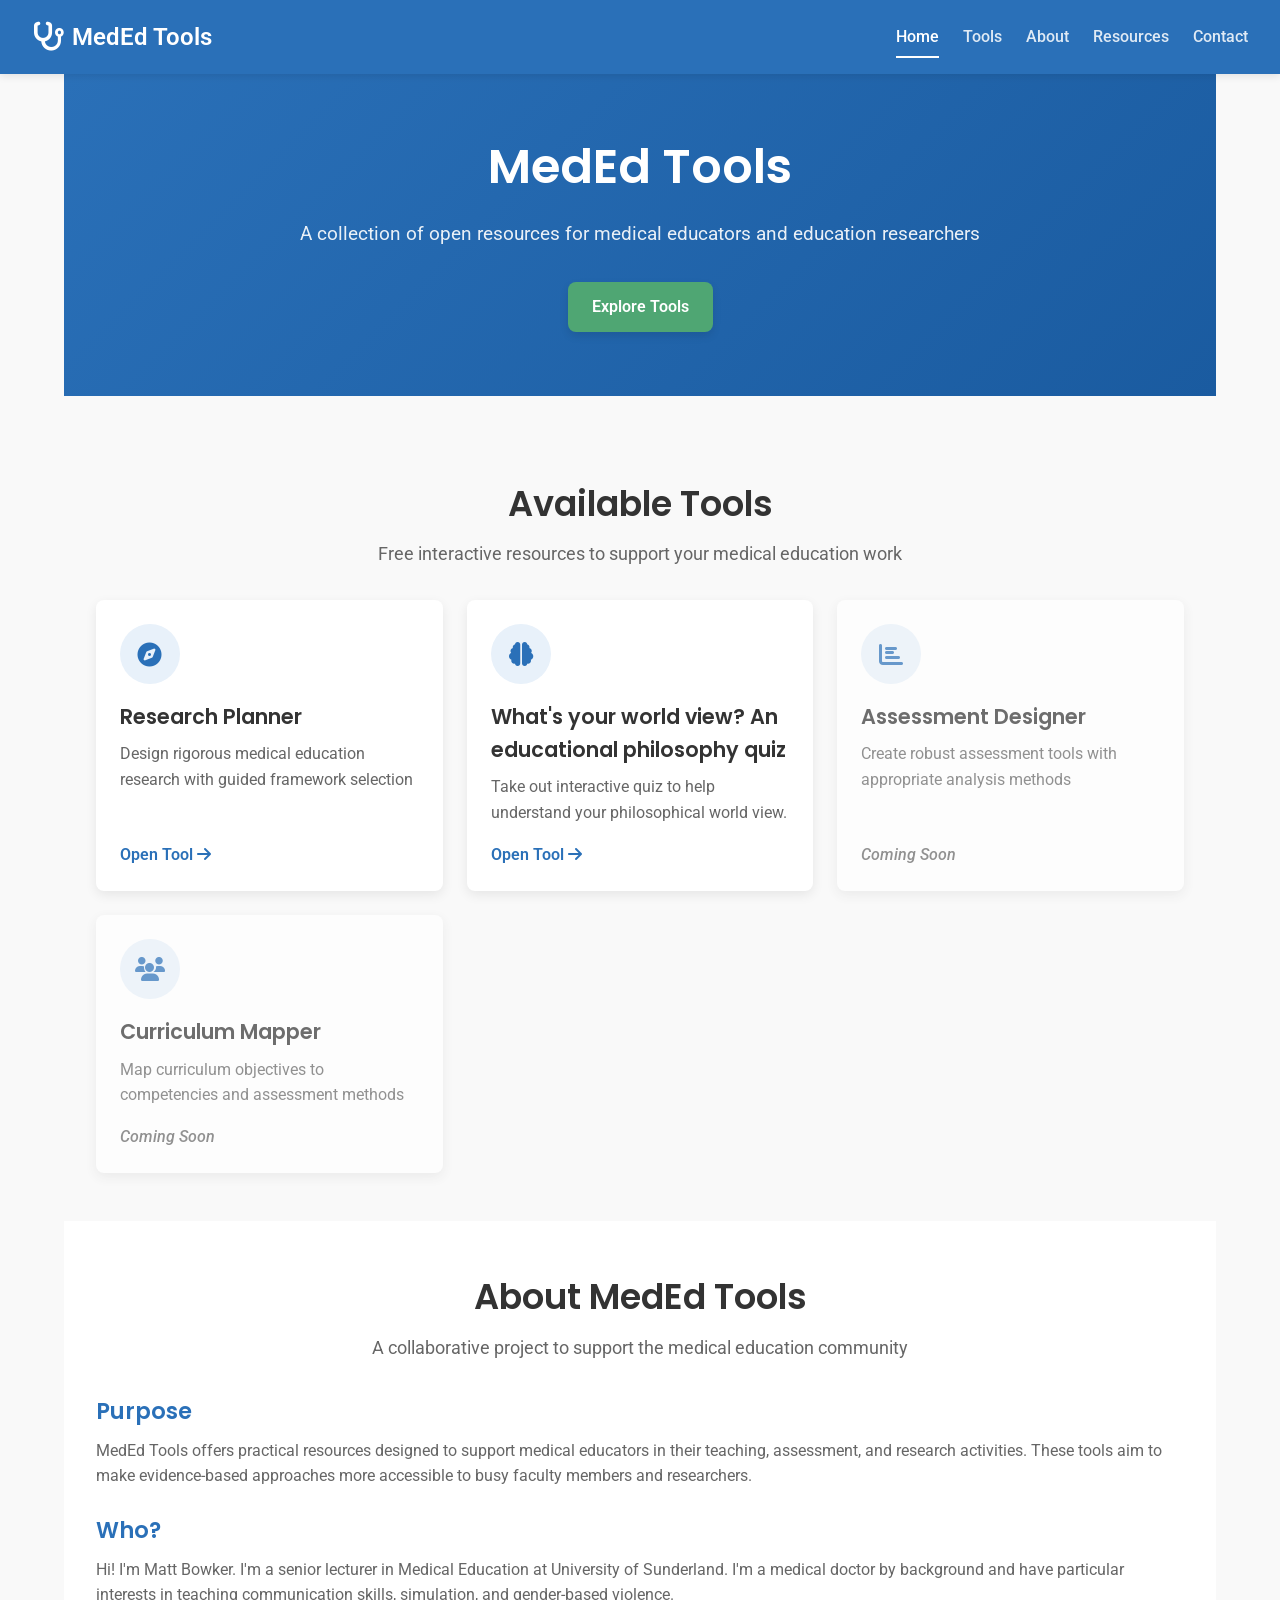
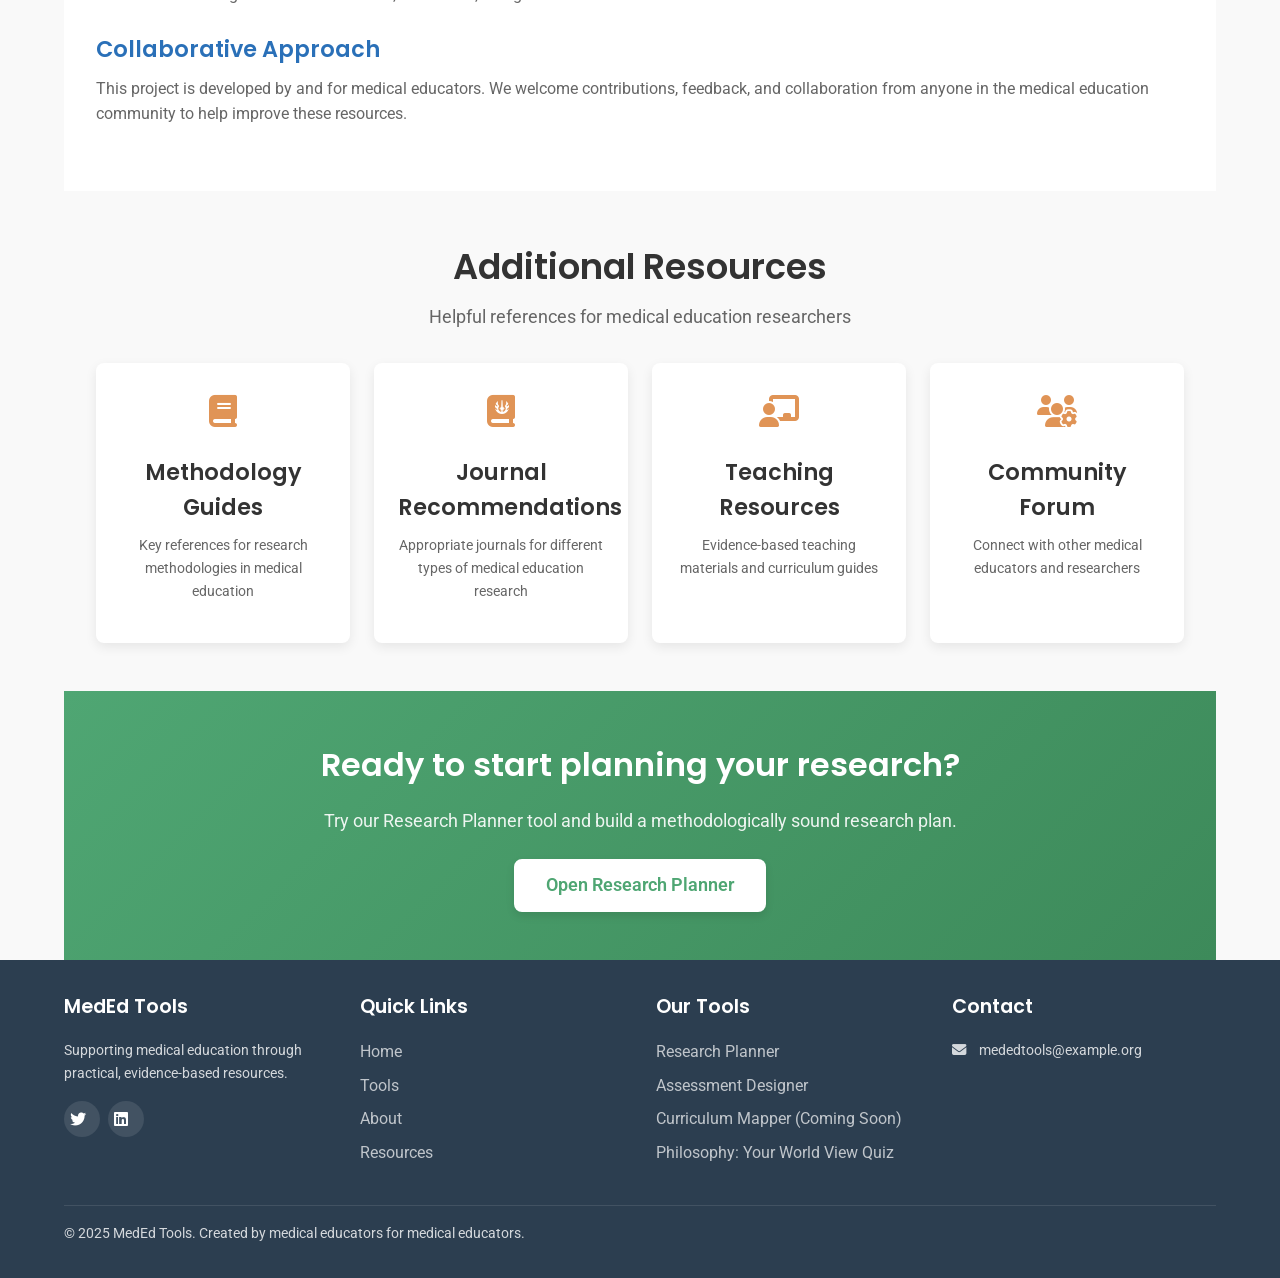
==== index.html @ 03969228 "Initial commit" ====
<!DOCTYPE html>
<html lang="en">
<head>
    <meta charset="UTF-8">
    <meta name="viewport" content="width=device-width, initial-scale=1.0">
    <title>MedEd Tools - Resources for Medical Education</title>
    <link rel="stylesheet" href="styles.css">
    <link rel="stylesheet" href="site-styles.css">
    <link rel="stylesheet" href="https://cdnjs.cloudflare.com/ajax/libs/font-awesome/6.5.1/css/all.min.css">
</head>
<body>
    <div class="site-container">
        <!-- Navigation Bar -->
        <nav class="site-navbar">
            <div class="nav-logo">
                <a href="index.html">
                    <i class="fas fa-stethoscope"></i>
                    <span>MedEd Tools</span>
                </a>
            </div>
            <div class="nav-links">
                <a href="index.html" class="active">Home</a>
                <a href="#tools">Tools</a>
                <a href="#about">About</a>
                <a href="#resources">Resources</a>
                <a href="#contact">Contact</a>
            </div>
            <div class="nav-toggle">
                <i class="fas fa-bars"></i>
            </div>
        </nav>

        <div class="content-container">
            <!-- Hero Section -->
            <header class="hero-section">
                <div class="hero-content">
                    <h1>MedEd Tools</h1>
                    <p>A collection of open resources for medical educators and education researchers</p>
                    <a href="#tools" class="cta-button">Explore Tools</a>
                </div>
            </header>

            <!-- Tools Section -->
            <section id="tools" class="tools-section">
                <div class="section-heading">
                    <h2>Available Tools</h2>
                    <p>Free interactive resources to support your medical education work</p>
                </div>
                <div class="tools-grid">
                    <a href="research.html" class="tool-card">
                        <div class="tool-icon">
                            <i class="fas fa-compass"></i>
                        </div>
                        <h3>Research Planner</h3>
                        <p>Design rigorous medical education research with guided framework selection</p>
                        <span class="tool-link">Open Tool <i class="fas fa-arrow-right"></i></span>
                    </a>
                    <a href="ontology.html" class="tool-card">
                        <div class="tool-icon">
                            <i class="fas fa-brain"></i>
                        </div>
                        <h3>What's your world view? An educational philosophy quiz</h3>
                        <p>Take out interactive quiz to help understand your philosophical world view.</p>
                        <span class="tool-link">Open Tool <i class="fas fa-arrow-right"></i></span>
                    </a>
                    <div class="tool-card coming-soon">
                        <div class="tool-icon">
                            <i class="fas fa-chart-bar"></i>
                        </div>
                        <h3>Assessment Designer</h3>
                        <p>Create robust assessment tools with appropriate analysis methods</p>
                        <span class="tool-status">Coming Soon</span>
                    </div>
                    <div class="tool-card coming-soon">
                        <div class="tool-icon">
                            <i class="fas fa-users"></i>
                        </div>
                        <h3>Curriculum Mapper</h3>
                        <p>Map curriculum objectives to competencies and assessment methods</p>
                        <span class="tool-status">Coming Soon</span>
                    </div>
                </div>
            </section>

            <!-- About Section -->
            <section id="about" class="about-section">
                <div class="section-heading">
                    <h2>About MedEd Tools</h2>
                    <p>A collaborative project to support the medical education community</p>
                </div>
                <div class="about-content">
                    <div class="about-text">
                        <h3>Purpose</h3>
                        <p>MedEd Tools offers practical resources designed to support medical educators in their teaching, assessment, and research activities. These tools aim to make evidence-based approaches more accessible to busy faculty members and researchers.</p>
                        
                        <h3>Who?</h3>
                        <p>Hi! I'm Matt Bowker. I'm a senior lecturer in Medical Education at University of Sunderland. I'm a medical doctor by background and have particular interests in teaching communication skills, simulation, and gender-based violence.</p>
                        
                        <h3>Collaborative Approach</h3>
                        <p>This project is developed by and for medical educators. We welcome contributions, feedback, and collaboration from anyone in the medical education community to help improve these resources.</p>
                    </div>
                </div>
            </section>

            <!-- Resources Section -->
            <section id="resources" class="resources-section">
                <div class="section-heading">
                    <h2>Additional Resources</h2>
                    <p>Helpful references for medical education researchers</p>
                </div>
                <div class="resources-grid">
                    <a href="#" class="resource-card">
                        <div class="resource-icon">
                            <i class="fas fa-book"></i>
                        </div>
                        <h3>Methodology Guides</h3>
                        <p>Key references for research methodologies in medical education</p>
                    </a>
                    <a href="#" class="resource-card">
                        <div class="resource-icon">
                            <i class="fas fa-journal-whills"></i>
                        </div>
                        <h3>Journal Recommendations</h3>
                        <p>Appropriate journals for different types of medical education research</p>
                    </a>
                    <a href="#" class="resource-card">
                        <div class="resource-icon">
                            <i class="fas fa-chalkboard-teacher"></i>
                        </div>
                        <h3>Teaching Resources</h3>
                        <p>Evidence-based teaching materials and curriculum guides</p>
                    </a>
                    <a href="#" class="resource-card">
                        <div class="resource-icon">
                            <i class="fas fa-users-cog"></i>
                        </div>
                        <h3>Community Forum</h3>
                        <p>Connect with other medical educators and researchers</p>
                    </a>
                </div>
            </section>

            <!-- Call to Action -->
            <section class="cta-section">
                <div class="cta-content">
                    <h2>Ready to start planning your research?</h2>
                    <p>Try our Research Planner tool and build a methodologically sound research plan.</p>
                    <a href="research.html" class="cta-button">Open Research Planner</a>
                </div>
            </section>
        </div>

        <!-- Footer -->
        <footer class="site-footer">
            <div class="content-container">
                <div class="footer-content">
                    <div class="footer-section">
                        <h3>MedEd Tools</h3>
                        <p>Supporting medical education through practical, evidence-based resources.</p>
                        <div class="social-icons">
                            <a href="#" aria-label="Twitter"><i class="fab fa-twitter"></i></a>
                            <a href="#" aria-label="LinkedIn"><i class="fab fa-linkedin"></i></a>
                        </div>
                    </div>
                    <div class="footer-section">
                        <h3>Quick Links</h3>
                        <ul class="footer-links">
                            <li><a href="index.html">Home</a></li>
                            <li><a href="index.html#tools">Tools</a></li>
                            <li><a href="index.html#about">About</a></li>
                            <li><a href="index.html#resources">Resources</a></li>
                        </ul>
                    </div>
                    <div class="footer-section">
                        <h3>Our Tools</h3>
                        <ul class="footer-links">
                            <li><a href="research.html">Research Planner</a></li>
                            <li><a href="assessment-designer.html">Assessment Designer</a></li>
                            <li><a href="#">Curriculum Mapper (Coming Soon)</a></li>
                            <li><a href="ontology.html">Philosophy: Your World View Quiz</a></li>
                        </ul>
                    </div>
                    <div class="footer-section" id="contact">
                        <h3>Contact</h3>
                        <p><i class="fas fa-envelope"></i> mededtools@example.org</p>
                    </div>
                </div>
                <div class="footer-bottom">
                    <p>&copy; 2025 MedEd Tools. Created by medical educators for medical educators.</p>
                </div>
            </div>
        </footer>
    </div>

    <script src="site-script.js"></script>
</body>
</html>
---- styles.css ----
/* Base Styles */
@import url('https://fonts.googleapis.com/css2?family=Poppins:wght@300;400;500;600;700&family=Roboto:wght@300;400;500;700&display=swap');

:root {
    --primary-color: #2a70b8;
    --primary-light: #e8f1fa;
    --secondary-color: #4FA673;
    --tertiary-color: #E09456;
    --warning-color: #e74c3c;
    --text-dark: #333;
    --text-medium: #666;
    --text-light: #999;
    --background-light: #f9f9f9;
    --background-white: #ffffff;
    --border-color: #ddd;
    --shadow-color: rgba(0, 0, 0, 0.1);
    --transition-speed: 0.3s;
    --border-radius: 8px;
    --spacing-xs: 0.25rem;
    --spacing-sm: 0.5rem;
    --spacing-md: 1rem;
    --spacing-lg: 1.5rem;
    --spacing-xl: 2rem;
    --spacing-xxl: 3rem;
    --card-shadow: 0 4px 12px rgba(0, 0, 0, 0.08);
    --card-hover-shadow: 0 8px 18px rgba(0, 0, 0, 0.12);
}

* {
    margin: 0;
    padding: 0;
    box-sizing: border-box;
}

body {
    font-family: 'Roboto', sans-serif;
    color: var(--text-dark);
    background-color: var(--background-light);
    line-height: 1.6;
}

h1, h2, h3, h4, h5, h6 {
    font-family: 'Poppins', sans-serif;
    margin-bottom: var(--spacing-md);
    color: var(--text-dark);
    font-weight: 600;
}

h1 {
    font-size: 2.2rem;
}

h2 {
    font-size: 1.8rem;
    margin-bottom: var(--spacing-lg);
}

h3 {
    font-size: 1.4rem;
    margin-bottom: var(--spacing-md);
}

h4 {
    font-size: 1.2rem;
    margin-bottom: var(--spacing-sm);
}

h5 {
    font-size: 1rem;
    margin-bottom: var(--spacing-xs);
}

p {
    margin-bottom: var(--spacing-md);
}

a {
    color: var(--primary-color);
    text-decoration: none;
    transition: color var(--transition-speed);
}

a:hover {
    color: #1a5ba0;
}

button {
    cursor: pointer;
    border: none;
    font-family: 'Roboto', sans-serif;
    font-weight: 500;
    border-radius: var(--border-radius);
    transition: all var(--transition-speed);
}

textarea {
    width: 100%;
    min-height: 80px;
    border-radius: var(--border-radius);
    border: 1px solid var(--border-color);
    padding: var(--spacing-sm);
    font-family: 'Roboto', sans-serif;
    color: var(--text-dark);
    resize: vertical;
}

textarea:focus {
    outline: none;
    border-color: var(--primary-color);
    box-shadow: 0 0 0 2px rgba(42, 112, 184, 0.2);
}

select {
    padding: var(--spacing-xs) var(--spacing-sm);
    border-radius: var(--border-radius);
    border: 1px solid var(--border-color);
    font-family: 'Roboto', sans-serif;
    color: var(--text-dark);
    background-color: var(--background-white);
}

select:focus {
    outline: none;
    border-color: var(--primary-color);
}

/* Layout */
.app-container {
    max-width: 1200px;
    margin: 0 auto;
    background-color: var(--background-white);
    box-shadow: 0 0 20px var(--shadow-color);
    min-height: 100vh;
    display: flex;
    flex-direction: column;
}

.app-header {
    padding: var(--spacing-lg) var(--spacing-xl);
    background-color: var(--primary-color);
    color: white;
    text-align: center;
}

.app-header h1 {
    color: white;
    margin-bottom: var(--spacing-xs);
}

.app-header p {
    color: rgba(255, 255, 255, 0.9);
    font-size: 1.1rem;
    margin-bottom: var(--spacing-lg);
}

.app-content {
    flex: 1;
    padding: var(--spacing-xl);
}

.app-footer {
    padding: var(--spacing-md) var(--spacing-lg);
    background-color: #f1f1f1;
    text-align: center;
    font-size: 0.9rem;
    color: var(--text-medium);
}

/* Progress Bar */
#progress-container {
    margin-top: var(--spacing-lg);
}

#progress-bar {
    height: 6px;
    background-color: rgba(255, 255, 255, 0.3);
    border-radius: 3px;
    margin-bottom: var(--spacing-md);
    overflow: hidden;
}

#progress-fill {
    height: 100%;
    background-color: white;
    width: 0%;
    transition: width 0.5s ease;
}

.progress-steps {
    display: flex;
    justify-content: space-between;
    margin: 0 auto;
    max-width: 800px;
}

.progress-step {
    display: flex;
    flex-direction: column;
    align-items: center;
    flex: 1;
    opacity: 0.6;
    transition: opacity var(--transition-speed);
    cursor: pointer;
}

.progress-step.active {
    opacity: 1;
}

.progress-step.completed .step-icon {
    background-color: white;
    color: var(--primary-color);
}

.step-icon {
    width: 40px;
    height: 40px;
    background-color: rgba(255, 255, 255, 0.2);
    border-radius: 50%;
    display: flex;
    justify-content: center;
    align-items: center;
    margin-bottom: var(--spacing-xs);
    color: white;
    font-size: 1rem;
}

.step-label {
    font-size: 0.8rem;
    color: white;
    text-align: center;
}

/* Content Sections */
.content-section {
    display: none;
}

.content-section.active {
    display: block;
    animation: fadeIn 0.5s;
}

@keyframes fadeIn {
    from { opacity: 0; }
    to { opacity: 1; }
}

.section-content {
    max-width: 900px;
    margin: 0 auto;
}

/* Info Boxes */
.info-box {
    background-color: var(--primary-light);
    border-left: 4px solid var(--primary-color);
    padding: var(--spacing-md) var(--spacing-lg);
    border-radius: var(--border-radius);
    margin-bottom: var(--spacing-lg);
}

.info-box h3 {
    margin-bottom: var(--spacing-sm);
}

.info-box i {
    color: var(--primary-color);
    margin-right: var(--spacing-xs);
}

/* Question Containers */
.question-container {
    margin-bottom: var(--spacing-xl);
    border-bottom: 1px solid var(--border-color);
    padding-bottom: var(--spacing-lg);
}

.question-container h3 {
    margin-bottom: var(--spacing-xs);
}

.question-container > p {
    margin-bottom: var(--spacing-md);
    color: var(--text-medium);
    font-size: 1.1rem;
}

/* Options Cards */
.options-container {
    display: grid;
    grid-template-columns: repeat(auto-fill, minmax(240px, 1fr));
    gap: var(--spacing-md);
    margin-bottom: var(--spacing-md);
}

.options-container.multi-select {
    grid-template-columns: repeat(auto-fill, minmax(280px, 1fr));
}

.option-card {
    background-color: white;
    border: 1px solid var(--border-color);
    border-radius: var(--border-radius);
    padding: var(--spacing-md);
    cursor: pointer;
    transition: all var(--transition-speed);
    box-shadow: var(--card-shadow);
    position: relative;
}

.option-card:hover {
    box-shadow: var(--card-hover-shadow);
    transform: translateY(-2px);
}

.option-card.selected {
    border-color: var(--primary-color);
    background-color: var(--primary-light);
}

.option-icon {
    display: flex;
    justify-content: center;
    align-items: center;
    width: 48px;
    height: 48px;
    background-color: var(--primary-light);
    border-radius: 50%;
    margin-bottom: var(--spacing-sm);
    color: var(--primary-color);
    font-size: 1.2rem;
}

.option-card.selected .option-icon {
    background-color: var(--primary-color);
    color: white;
}

.option-card h4 {
    margin-bottom: var(--spacing-xs);
}

.option-card p {
    color: var(--text-medium);
    font-size: 0.9rem;
    margin-bottom: 0;
}

/* Checkbox and Radio Cards */
.checkbox-card::before {
    content: '';
    position: absolute;
    top: var(--spacing-md);
    right: var(--spacing-md);
    width: 20px;
    height: 20px;
    border: 2px solid var(--border-color);
    border-radius: 4px;
}

.checkbox-card.selected::before {
    background-color: var(--primary-color);
    border-color: var(--primary-color);
}

.checkbox-card.selected::after {
    content: '\f00c';
    font-family: 'Font Awesome 5 Free';
    font-weight: 900;
    position: absolute;
    top: var(--spacing-md);
    right: var(--spacing-md);
    width: 20px;
    height: 20px;
    color: white;
    font-size: 12px;
    display: flex;
    justify-content: center;
    align-items: center;
}

.radio-card::before {
    content: '';
    position: absolute;
    top: var(--spacing-md);
    right: var(--spacing-md);
    width: 20px;
    height: 20px;
    border: 2px solid var(--border-color);
    border-radius: 50%;
}

.radio-card.selected::before {
    border-color: var(--primary-color);
}

.radio-card.selected::after {
    content: '';
    position: absolute;
    top: calc(var(--spacing-md) + 5px);
    right: calc(var(--spacing-md) + 5px);
    width: 10px;
    height: 10px;
    background-color: var(--primary-color);
    border-radius: 50%;
}

/* Dropdown Info */
.info-dropdown {
    margin-top: var(--spacing-sm);
}

.dropdown-toggle {
    color: var(--primary-color);
    font-size: 0.9rem;
    cursor: pointer;
    display: flex;
    align-items: center;
}

.dropdown-toggle i {
    margin-right: var(--spacing-xs);
}

.dropdown-content {
    display: none;
    background-color: white;
    border: 1px solid var(--border-color);
    border-radius: var(--border-radius);
    padding: var(--spacing-sm);
    margin-top: var(--spacing-xs);
    box-shadow: var(--card-shadow);
    font-size: 0.85rem;
}

.dropdown-content ul {
    padding-left: var(--spacing-md);
}

.dropdown-content li {
    margin-bottom: var(--spacing-xs);
}

.dropdown-toggle:hover + .dropdown-content,
.dropdown-content:hover {
    display: block;
}

/* Input in Option Card */
.option-input {
    width: 100%;
    padding: var(--spacing-xs);
    margin-top: var(--spacing-xs);
    border: 1px solid var(--border-color);
    border-radius: var(--border-radius);
}

.option-card.selected .option-input {
    border-color: var(--primary-color);
}

/* Research Question Builder */
.research-question-builder {
    background-color: var(--primary-light);
    border-radius: var(--border-radius);
    padding: var(--spacing-lg);
    margin-bottom: var(--spacing-lg);
}

.example-questions {
    margin-bottom: var(--spacing-md);
}

.example-question {
    background-color: white;
    padding: var(--spacing-sm) var(--spacing-md);
    border-radius: var(--border-radius);
    margin-bottom: var(--spacing-xs);
    border-left: 3px solid var(--primary-color);
    font-style: italic;
    cursor: pointer;
    transition: all var(--transition-speed);
}

.example-question:hover {
    background-color: #f0f7fd;
}

.question-input {
    margin-top: var(--spacing-md);
}

.question-input label {
    display: block;
    margin-bottom: var(--spacing-xs);
    font-weight: 500;
}

.question-input textarea {
    width: 100%;
    min-height: 100px;
}

/* Paradigm Result */
.paradigm-result,
.methodology-result {
    background-color: white;
    border-radius: var(--border-radius);
    padding: var(--spacing-lg);
    box-shadow: var(--card-shadow);
    margin-top: var(--spacing-lg);
}

.result-container {
    display: flex;
    margin-bottom: var(--spacing-md);
}

.paradigm-icon,
.methodology-icon {
    font-size: 2rem;
    color: var(--primary-color);
    margin-right: var(--spacing-md);
    width: 60px;
    height: 60px;
    display: flex;
    justify-content: center;
    align-items: center;
    background-color: var(--primary-light);
    border-radius: 50%;
}

.paradigm-details,
.methodology-details {
    flex: 1;
}

.paradigm-components {
    margin-bottom: var(--spacing-sm);
}

.paradigm-components p {
    margin-bottom: var(--spacing-xs);
    font-size: 0.95rem;
}

.paradigm-description,
.methodology-description {
    color: var(--text-medium);
    font-size: 0.95rem;
    line-height: 1.5;
}

.example-papers {
    margin-top: var(--spacing-md);
    border-top: 1px solid var(--border-color);
    padding-top: var(--spacing-md);
}

.paper-example {
    background-color: var(--background-light);
    padding: var(--spacing-md);
    border-radius: var(--border-radius);
    font-size: 0.9rem;
    font-style: italic;
}

/* Methodology Groups */
.methodology-group {
    display: none;
    margin-bottom: var(--spacing-lg);
}

.methodology-group.active {
    display: block;
}

/* Methods Selection */
.methods-group {
    margin-bottom: var(--spacing-lg);
}

.methods-summary {
    background-color: white;
    border-radius: var(--border-radius);
    padding: var(--spacing-lg);
    box-shadow: var(--card-shadow);
    margin-top: var(--spacing-lg);
}

.methods-summary-content {
    display: grid;
    grid-template-columns: 1fr;
    gap: var(--spacing-md);
}

@media (min-width: 768px) {
    .methods-summary-content {
        grid-template-columns: repeat(3, 1fr);
    }
}

.summary-item h4 {
    color: var(--primary-color);
    margin-bottom: var(--spacing-xs);
}

/* Checklist Styles */
.sub-section {
    margin-bottom: var(--spacing-lg);
}

.checklist-container {
    display: grid;
    grid-template-columns: 1fr;
    gap: var(--spacing-sm);
}

@media (min-width: 768px) {
    .checklist-container {
        grid-template-columns: repeat(2, 1fr);
    }
}

.checklist-item {
    display: flex;
    align-items: flex-start;
    background-color: white;
    border-radius: var(--border-radius);
    padding: var(--spacing-md);
    box-shadow: 0 2px 8px rgba(0, 0, 0, 0.05);
    cursor: pointer;
    position: relative;
}

.checklist-item input[type="checkbox"] {
    opacity: 0;
    position: absolute;
}

.checkmark {
    height: 22px;
    width: 22px;
    min-width: 22px;
    margin-right: var(--spacing-sm);
    margin-top: 2px;
    background-color: white;
    border: 2px solid var(--border-color);
    border-radius: 4px;
    display: flex;
    justify-content: center;
    align-items: center;
}

.checklist-item:hover .checkmark {
    border-color: var(--primary-color);
}

.checklist-item input:checked ~ .checkmark {
    background-color: var(--primary-color);
    border-color: var(--primary-color);
}

.checklist-item input:checked ~ .checkmark:after {
    content: '\f00c';
    font-family: 'Font Awesome 5 Free';
    font-weight: 900;
    color: white;
    font-size: 12px;
}

.checklist-content {
    flex: 1;
}

.checklist-content h5 {
    margin-bottom: var(--spacing-xs);
}

.checklist-content p {
    color: var(--text-medium);
    font-size: 0.9rem;
    margin-bottom: 0;
}

/* Resource and Timeline Planning */
.resource-planner,
.timeline-planner {
    display: grid;
    grid-template-columns: 1fr;
    gap: var(--spacing-md);
}

@media (min-width: 768px) {
    .resource-planner {
        grid-template-columns: repeat(2, 1fr);
    }
}

.resource-category h5,
.timeline-phase h5 {
    color: var(--primary-color);
    margin-bottom: var(--spacing-xs);
}

.timeline-phase {
    background-color: white;
    border-radius: var(--border-radius);
    padding: var(--spacing-md);
    box-shadow: 0 2px 8px rgba(0, 0, 0, 0.05);
}

.phase-header {
    display: flex;
    justify-content: space-between;
    align-items: center;
    margin-bottom: var(--spacing-sm);
}

.phase-duration {
    display: flex;
    align-items: center;
    font-size: 0.9rem;
}

.phase-duration label {
    margin-right: var(--spacing-xs);
    color: var(--text-medium);
}

.total-duration {
    margin-top: var(--spacing-md);
    text-align: right;
}

/* Final Research Plan */
.research-plan {
    background-color: white;
    border-radius: var(--border-radius);
    padding: var(--spacing-lg);
    box-shadow: var(--card-shadow);
    margin-bottom: var(--spacing-lg);
}

.plan-header {
    display: flex;
    justify-content: space-between;
    align-items: flex-start;
    margin-bottom: var(--spacing-lg);
    padding-bottom: var(--spacing-md);
    border-bottom: 1px solid var(--border-color);
}

.plan-title h3 {
    margin-bottom: var(--spacing-xs);
}

.plan-date {
    color: var(--text-medium);
    font-size: 0.9rem;
}

.plan-actions {
    display: flex;
    gap: var(--spacing-sm);
}

.action-button {
    padding: var(--spacing-xs) var(--spacing-md);
    background-color: var(--primary-light);
    color: var(--primary-color);
    border-radius: var(--border-radius);
    font-size: 0.9rem;
    display: flex;
    align-items: center;
}

.action-button i {
    margin-right: var(--spacing-xs);
}

.action-button:hover {
    background-color: var(--primary-color);
    color: white;
}

.plan-section {
    margin-bottom: var(--spacing-lg);
    padding-bottom: var(--spacing-md);
    border-bottom: 1px solid var(--border-color);
}

.plan-section:last-child {
    border-bottom: none;
    margin-bottom: 0;
}

.plan-details {
    display: grid;
    grid-template-columns: 1fr;
    gap: var(--spacing-md);
}

@media (min-width: 768px) {
    .plan-details {
        grid-template-columns: repeat(2, 1fr);
    }
}

.detail-item h4 {
    color: var(--primary-color);
    margin-bottom: var(--spacing-xs);
    font-size: 1rem;
}

.visual-flowchart {
    background-color: var(--background-light);
    padding: var(--spacing-md);
    border-radius: var(--border-radius);
    min-height: 150px;
    display: flex;
    justify-content: center;
    align-items: center;
}

/* Action Buttons */
.action-buttons {
    display: flex;
    justify-content: space-between;
    margin-top: var(--spacing-lg);
}

.primary-button, 
.secondary-button {
    padding: var(--spacing-sm) var(--spacing-lg);
    border-radius: var(--border-radius);
    font-weight: 500;
    display: flex;
    align-items: center;
}

.primary-button {
    background-color: var(--primary-color);
    color: white;
}

.primary-button:hover {
    background-color: #1a5ba0;
}

.secondary-button {
    background-color: #f1f1f1;
    color: var(--text-dark);
}

.secondary-button:hover {
    background-color: #e3e3e3;
}

.primary-button i, 
.secondary-button i {
    margin-left: var(--spacing-xs);
    margin-right: var(--spacing-xs);
}

.restart-actions {
    display: flex;
    justify-content: center;
    margin-top: var(--spacing-lg);
}

/* Modal */
.modal {
    display: none;
    position: fixed;
    top: 0;
    left: 0;
    width: 100%;
    height: 100%;
    background-color: rgba(0, 0, 0, 0.5);
    z-index: 100;
    justify-content: center;
    align-items: center;
}

.modal.active {
    display: flex;
}

.modal-content {
    background-color: white;
    border-radius: var(--border-radius);
    width: 100%;
    max-width: 600px;
    padding: var(--spacing-lg);
    position: relative;
    max-height: 90vh;
    overflow-y: auto;
}

.close-modal {
    position: absolute;
    top: var(--spacing-md);
    right: var(--spacing-md);
    font-size: 1.5rem;
    cursor: pointer;
    color: var(--text-medium);
}

.close-modal:hover {
    color: var(--warning-color);
}

/* Responsive Adjustments */
@media (max-width: 768px) {
    .app-header {
        padding: var(--spacing-md);
    }

    .app-content {
        padding: var(--spacing-md);
    }

    .progress-steps {
        display: none;
    }

    .options-container {
        grid-template-columns: 1fr;
    }

    .plan-header {
        flex-direction: column;
    }

    .plan-actions {
        margin-top: var(--spacing-sm);
    }
}
---- site-styles.css ----
/* MedEd Tools Site-wide Styles */
@import url('https://fonts.googleapis.com/css2?family=Poppins:wght@300;400;500;600;700&family=Roboto:wght@300;400;500;700&display=swap');

:root {
    --primary-color: #2a70b8;
    --primary-light: #e8f1fa;
    --secondary-color: #4FA673;
    --tertiary-color: #E09456;
    --accent-color: #7E57C2;
    --warning-color: #e74c3c;
    --text-dark: #333;
    --text-medium: #666;
    --text-light: #999;
    --background-light: #f9f9f9;
    --background-white: #ffffff;
    --border-color: #ddd;
    --shadow-color: rgba(0, 0, 0, 0.1);
    --transition-speed: 0.3s;
    --border-radius: 8px;
    --spacing-xs: 0.25rem;
    --spacing-sm: 0.5rem;
    --spacing-md: 1rem;
    --spacing-lg: 1.5rem;
    --spacing-xl: 2rem;
    --spacing-xxl: 3rem;
    --card-shadow: 0 4px 12px rgba(0, 0, 0, 0.08);
    --card-hover-shadow: 0 8px 18px rgba(0, 0, 0, 0.12);
}

/* General Site Container */
.site-container {
    max-width: 100%;
    margin: 0;
    padding: 0;
    overflow-x: hidden;
}

/* Navigation Bar */
.site-navbar {
    background-color: var(--primary-color);
    color: white;
    display: flex;
    justify-content: space-between;
    align-items: center;
    padding: 1rem 2rem;
    position: sticky;
    top: 0;
    z-index: 1000;
    box-shadow: 0 2px 8px rgba(0,0,0,0.1);
}

.nav-logo a {
    display: flex;
    align-items: center;
    color: white;
    text-decoration: none;
    font-size: 1.5rem;
    font-weight: 600;
}

.nav-logo i {
    margin-right: 0.5rem;
    font-size: 1.8rem;
}

.nav-links {
    display: flex;
    gap: 1.5rem;
}

.nav-links a {
    color: rgba(255,255,255,0.85);
    text-decoration: none;
    font-weight: 500;
    transition: color 0.3s;
    padding: 0.5rem 0;
    position: relative;
}

.nav-links a:hover, 
.nav-links a.active {
    color: white;
}

.nav-links a::after {
    content: '';
    position: absolute;
    bottom: 0;
    left: 0;
    width: 0;
    height: 2px;
    background-color: white;
    transition: width 0.3s;
}

.nav-links a:hover::after,
.nav-links a.active::after {
    width: 100%;
}

.nav-toggle {
    display: none;
    font-size: 1.5rem;
    cursor: pointer;
}

/* Content Container for limited width */
.content-container {
    max-width: 1200px;
    margin: 0 auto;
    padding: 0 var(--spacing-lg);
}

/* Hero Section */
.hero-section {
    display: flex;
    flex-direction: column;
    align-items: center;
    text-align: center;
    background: linear-gradient(135deg, #2a70b8 0%, #1a5ba0 100%);
    color: white;
    padding: var(--spacing-xl) var(--spacing-lg);
    margin-bottom: var(--spacing-xl);
}

.hero-content {
    max-width: 800px;
    padding: var(--spacing-xl) 0;
}

.hero-content h1 {
    font-size: 3rem;
    margin-bottom: var(--spacing-lg);
    line-height: 1.2;
    color: white;
}

.hero-content p {
    font-size: 1.2rem;
    margin-bottom: var(--spacing-xl);
    opacity: 0.9;
}

/* Remove hero image */
.hero-image {
    display: none;
}

/* CTA Button */
.cta-button {
    display: inline-block;
    background-color: var(--secondary-color);
    color: white;
    padding: 0.75rem 1.5rem;
    border-radius: var(--border-radius);
    text-decoration: none;
    font-weight: 600;
    transition: all 0.3s;
    box-shadow: 0 4px 8px rgba(0,0,0,0.1);
}

.cta-button:hover {
    background-color: #458f65;
    transform: translateY(-2px);
    box-shadow: 0 6px 12px rgba(0,0,0,0.15);
}

/* Section Styling */
section {
    padding: var(--spacing-xxl) var(--spacing-xl);
}

.section-heading {
    text-align: center;
    margin-bottom: var(--spacing-xl);
}

.section-heading h2 {
    font-size: 2.2rem;
    color: var(--text-dark);
    margin-bottom: var(--spacing-sm);
}

.section-heading p {
    font-size: 1.1rem;
    color: var(--text-medium);
    max-width: 600px;
    margin: 0 auto;
}

/* Tools Section */
.tools-section {
    background-color: var(--background-light);
}

.tools-grid {
    display: grid;
    grid-template-columns: repeat(auto-fill, minmax(280px, 1fr));
    gap: var(--spacing-lg);
    margin-top: var(--spacing-xl);
}

.tool-card {
    background-color: white;
    border-radius: var(--border-radius);
    padding: var(--spacing-lg);
    text-decoration: none;
    color: var(--text-dark);
    box-shadow: var(--card-shadow);
    transition: all 0.3s;
    display: flex;
    flex-direction: column;
    height: 100%;
}

.tool-card:hover {
    transform: translateY(-5px);
    box-shadow: var(--card-hover-shadow);
}

.tool-icon {
    display: flex;
    justify-content: center;
    align-items: center;
    width: 60px;
    height: 60px;
    background-color: var(--primary-light);
    color: var(--primary-color);
    border-radius: 50%;
    margin-bottom: var(--spacing-md);
    font-size: 1.5rem;
}

.tool-card h3 {
    font-size: 1.3rem;
    margin-bottom: var(--spacing-sm);
}

.tool-card p {
    color: var(--text-medium);
    margin-bottom: var(--spacing-md);
    flex-grow: 1;
}

.tool-link {
    color: var(--primary-color);
    font-weight: 600;
    display: flex;
    align-items: center;
}

.tool-link i {
    margin-left: var(--spacing-xs);
    transition: transform 0.3s;
}

.tool-card:hover .tool-link i {
    transform: translateX(5px);
}

.tool-card.coming-soon {
    opacity: 0.7;
    pointer-events: none;
}

.tool-status {
    color: var(--text-medium);
    font-weight: 500;
    font-style: italic;
}

/* About Section */
.about-section {
    background-color: white;
}

.about-content {
    display: flex;
    gap: var(--spacing-xl);
    margin-top: var(--spacing-lg);
}

.about-text {
    flex: 2;
}

.about-text h3 {
    color: var(--primary-color);
    margin-top: var(--spacing-lg);
    margin-bottom: var(--spacing-sm);
}

.about-text h3:first-child {
    margin-top: 0;
}

.about-text p {
    color: var(--text-medium);
    margin-bottom: var(--spacing-md);
    line-height: 1.6;
}

.about-stats {
    flex: 1;
    display: grid;
    grid-template-columns: repeat(2, 1fr);
    gap: var(--spacing-md);
    align-content: start;
}

.stat-item {
    background-color: var(--primary-light);
    padding: var(--spacing-lg);
    border-radius: var(--border-radius);
    text-align: center;
    display: flex;
    flex-direction: column;
    justify-content: center;
}

.stat-number {
    font-size: 2rem;
    font-weight: 700;
    color: var(--primary-color);
    margin-bottom: var(--spacing-xs);
}

.stat-label {
    font-size: 0.9rem;
    color: var(--text-medium);
}

/* Testimonials Section */
.testimonials-section {
    background-color: var(--primary-light);
}

.testimonials-slider {
    max-width: 800px;
    margin: 0 auto;
    position: relative;
}

.testimonial-card {
    background-color: white;
    border-radius: var(--border-radius);
    padding: var(--spacing-xl);
    box-shadow: var(--card-shadow);
    margin: 0 var(--spacing-md);
}

.testimonial-content {
    font-style: italic;
    color: var(--text-medium);
    font-size: 1.1rem;
    line-height: 1.6;
    margin-bottom: var(--spacing-lg);
    position: relative;
}

.testimonial-content::before {
    content: '"';
    font-size: 4rem;
    color: var(--primary-light);
    position: absolute;
    top: -20px;
    left: -15px;
    font-family: serif;
    z-index: -1;
}

.testimonial-author {
    display: flex;
    align-items: center;
}

.author-image {
    width: 60px;
    height: 60px;
    border-radius: 50%;
    margin-right: var(--spacing-md);
    object-fit: cover;
}

.author-info h4 {
    margin-bottom: var(--spacing-xs);
    color: var(--text-dark);
}

.author-info p {
    color: var(--text-medium);
    font-size: 0.9rem;
}

.testimonial-controls {
    display: flex;
    justify-content: center;
    gap: var(--spacing-md);
    margin-top: var(--spacing-lg);
}

.testimonial-button {
    width: 40px;
    height: 40px;
    border-radius: 50%;
    background-color: white;
    color: var(--primary-color);
    border: none;
    cursor: pointer;
    display: flex;
    justify-content: center;
    align-items: center;
    font-size: 1rem;
    box-shadow: 0 2px 6px rgba(0,0,0,0.1);
    transition: all 0.3s;
}

.testimonial-button:hover {
    background-color: var(--primary-color);
    color: white;
}

/* Resources Section */
.resources-section {
    background-color: var(--background-light);
}

.resources-grid {
    display: grid;
    grid-template-columns: repeat(auto-fill, minmax(250px, 1fr));
    gap: var(--spacing-lg);
    margin-top: var(--spacing-xl);
}

.resource-card {
    background-color: white;
    border-radius: var(--border-radius);
    padding: var(--spacing-lg);
    text-decoration: none;
    color: var(--text-dark);
    box-shadow: var(--card-shadow);
    transition: all 0.3s;
    text-align: center;
}

.resource-card:hover {
    transform: translateY(-5px);
    box-shadow: var(--card-hover-shadow);
}

.resource-icon {
    font-size: 2rem;
    color: var(--tertiary-color);
    margin-bottom: var(--spacing-md);
}

.resource-card h3 {
    margin-bottom: var(--spacing-sm);
}

.resource-card p {
    color: var(--text-medium);
    font-size: 0.9rem;
}

/* Call to Action Section */
.cta-section {
    background: linear-gradient(135deg, var(--secondary-color) 0%, #3d8a5a 100%);
    color: white;
    text-align: center;
    padding: var(--spacing-xxl) var(--spacing-xl);
}

.cta-content {
    max-width: 800px;
    margin: 0 auto;
}

.cta-content h2 {
    font-size: 2rem;
    margin-bottom: var(--spacing-md);
    color: white;
}

.cta-content p {
    font-size: 1.1rem;
    margin-bottom: var(--spacing-lg);
    opacity: 0.9;
}

.cta-section .cta-button {
    background-color: white;
    color: var(--secondary-color);
    font-size: 1.1rem;
    padding: 0.8rem 2rem;
}

.cta-section .cta-button:hover {
    background-color: #f0f0f0;
}

/* Footer */
.site-footer {
    background-color: #2c3e50;
    color: rgba(255,255,255,0.8);
    padding: var(--spacing-xl) var(--spacing-xl) var(--spacing-md);
}

.footer-content {
    display: grid;
    grid-template-columns: repeat(auto-fit, minmax(200px, 1fr));
    gap: var(--spacing-xl);
    margin-bottom: var(--spacing-xl);
}

.footer-section h3 {
    color: white;
    margin-bottom: var(--spacing-md);
    font-size: 1.2rem;
}

.footer-section p {
    line-height: 1.6;
    margin-bottom: var(--spacing-md);
    font-size: 0.9rem;
}

.social-icons {
    display: flex;
    gap: var(--spacing-sm);
}

.social-icons a {
    display: flex;
    justify-content: center;
    align-items: center;
    width: 36px;
    height: 36px;
    border-radius: 50%;
    background-color: rgba(255,255,255,0.1);
    color: white;
    transition: all 0.3s;
}

.social-icons a:hover {
    background-color: var(--primary-color);
    transform: translateY(-2px);
}

.footer-links {
    list-style: none;
    padding: 0;
}

.footer-links li {
    margin-bottom: var(--spacing-sm);
}

.footer-links a {
    color: rgba(255,255,255,0.7);
    text-decoration: none;
    transition: color 0.3s;
}

.footer-links a:hover {
    color: white;
}

.footer-section i {
    margin-right: var(--spacing-sm);
    width: 16px;
}

.footer-bottom {
    display: flex;
    justify-content: space-between;
    align-items: center;
    padding-top: var(--spacing-md);
    border-top: 1px solid rgba(255,255,255,0.1);
    font-size: 0.9rem;
}

.footer-bottom a {
    color: rgba(255,255,255,0.7);
    text-decoration: none;
    transition: color 0.3s;
}

.footer-bottom a:hover {
    color: white;
}

/* Responsive Styles */
@media (max-width: 992px) {
    .hero-section {
        flex-direction: column;
        padding: var(--spacing-xl);
    }
    
    .hero-content {
        padding-right: 0;
        margin-bottom: var(--spacing-xl);
        text-align: center;
    }
    
    .hero-content p {
        margin: 0 auto var(--spacing-xl);
    }
    
    .about-content {
        flex-direction: column;
    }
    
    .about-stats {
        margin-top: var(--spacing-lg);
    }
}

@media (max-width: 768px) {
    .nav-links {
        display: none;
        position: absolute;
        top: 100%;
        left: 0;
        right: 0;
        background-color: var(--primary-color);
        flex-direction: column;
        padding: var(--spacing-md);
        gap: var(--spacing-md);
        box-shadow: 0 4px 8px rgba(0,0,0,0.1);
    }
    
    .nav-links.active {
        display: flex;
    }
    
    .nav-toggle {
        display: block;
    }
    
    .hero-content h1 {
        font-size: 2.2rem;
    }
    
    .testimonial-card {
        padding: var(--spacing-lg);
    }
    
    .footer-bottom {
        flex-direction: column;
        gap: var(--spacing-sm);
        text-align: center;
    }
}

@media (max-width: 576px) {
    .site-navbar {
        padding: 0.8rem 1rem;
    }
    
    .nav-logo a {
        font-size: 1.2rem;
    }
    
    .hero-content h1 {
        font-size: 1.8rem;
    }
    
    .section-heading h2 {
        font-size: 1.8rem;
    }
    
    .stat-item {
        padding: var(--spacing-md);
    }
    
    .tools-grid,
    .resources-grid {
        grid-template-columns: 1fr;
    }
}
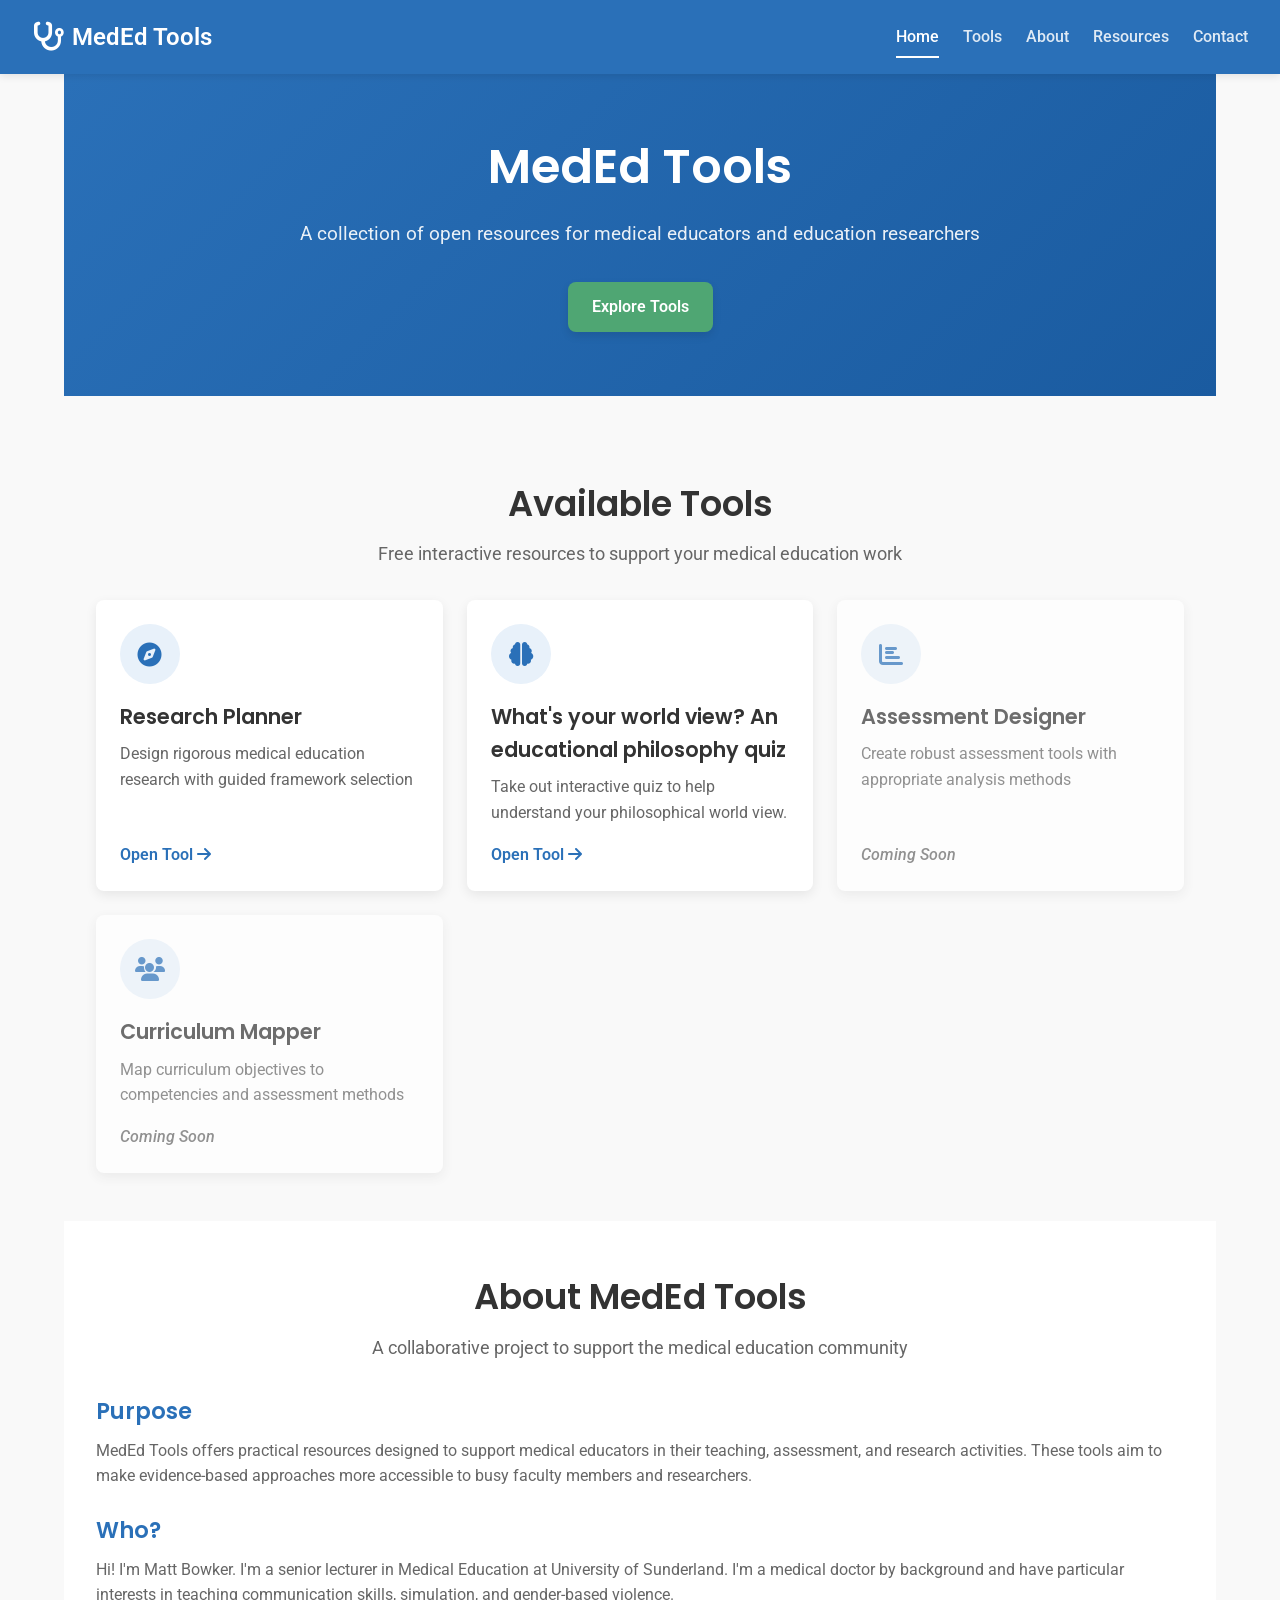
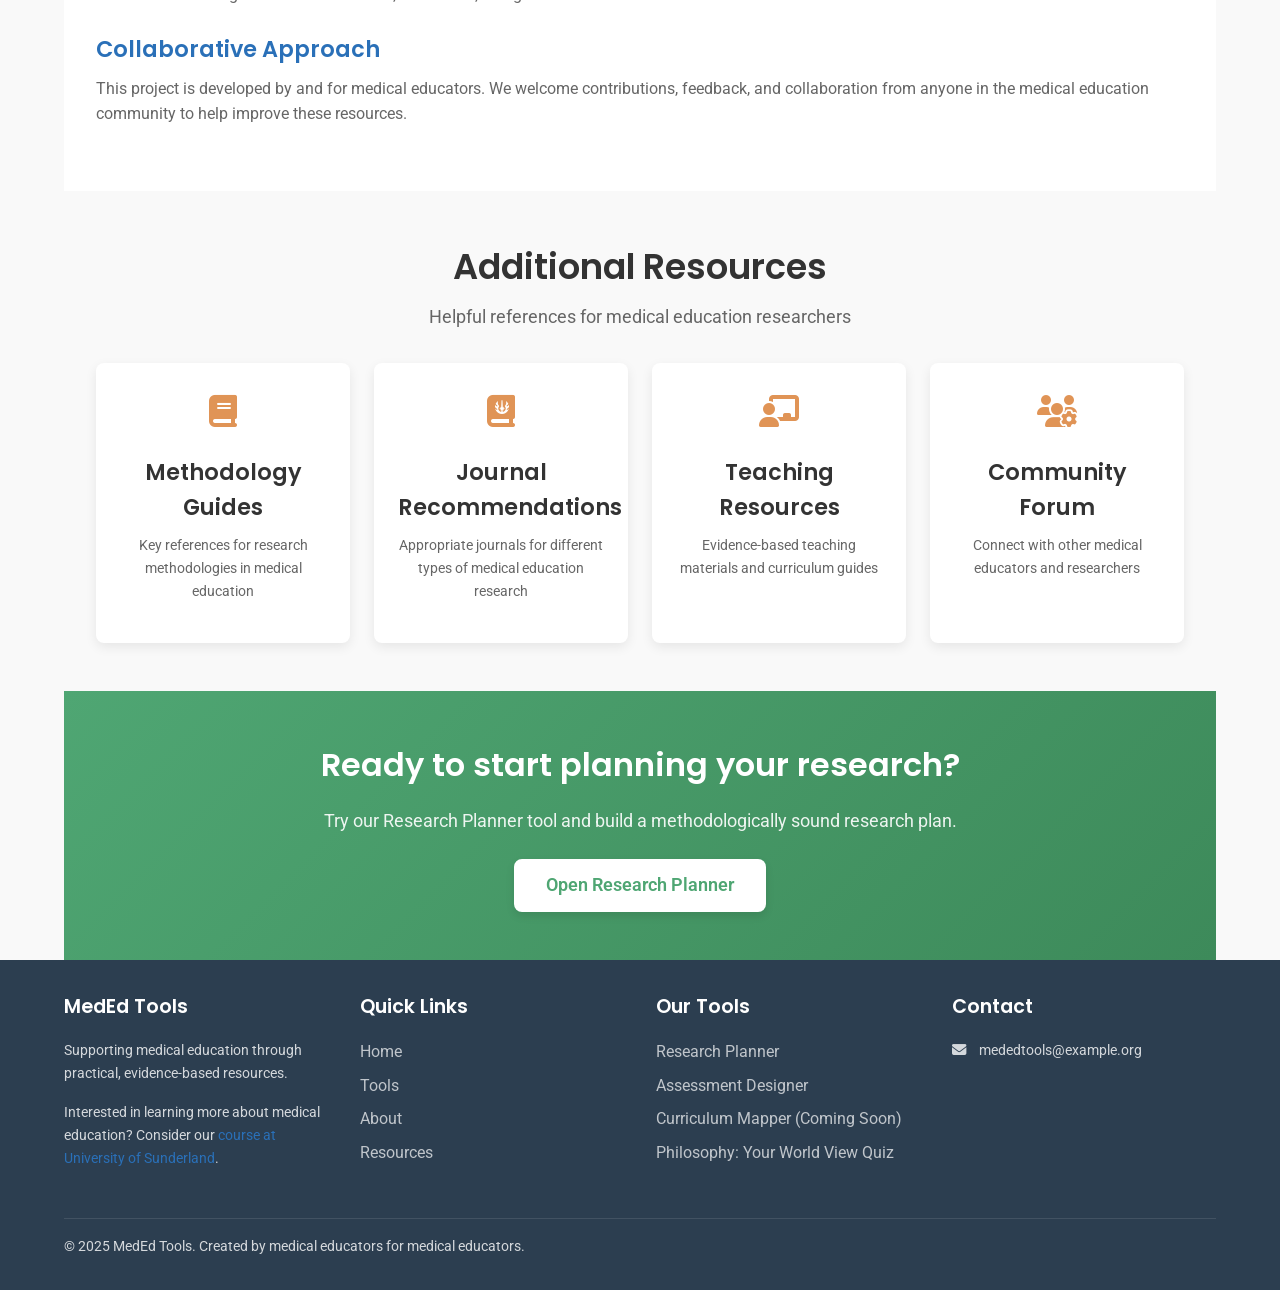
==== commit 00fa1565: "updated footers" ====
--- a/index.html
+++ b/index.html
@@ -157,10 +157,8 @@
                     <div class="footer-section">
                         <h3>MedEd Tools</h3>
                         <p>Supporting medical education through practical, evidence-based resources.</p>
-                        <div class="social-icons">
-                            <a href="#" aria-label="Twitter"><i class="fab fa-twitter"></i></a>
-                            <a href="#" aria-label="LinkedIn"><i class="fab fa-linkedin"></i></a>
-                        </div>
+                        <p>Interested in learning more about medical education? Consider our <a href="https://www.sunderland.ac.uk/study/medicine/pgcert-medical-education/" target="_blank" rel="noopener noreferrer">course at University of Sunderland</a>.</p>
+
                     </div>
                     <div class="footer-section">
                         <h3>Quick Links</h3>
